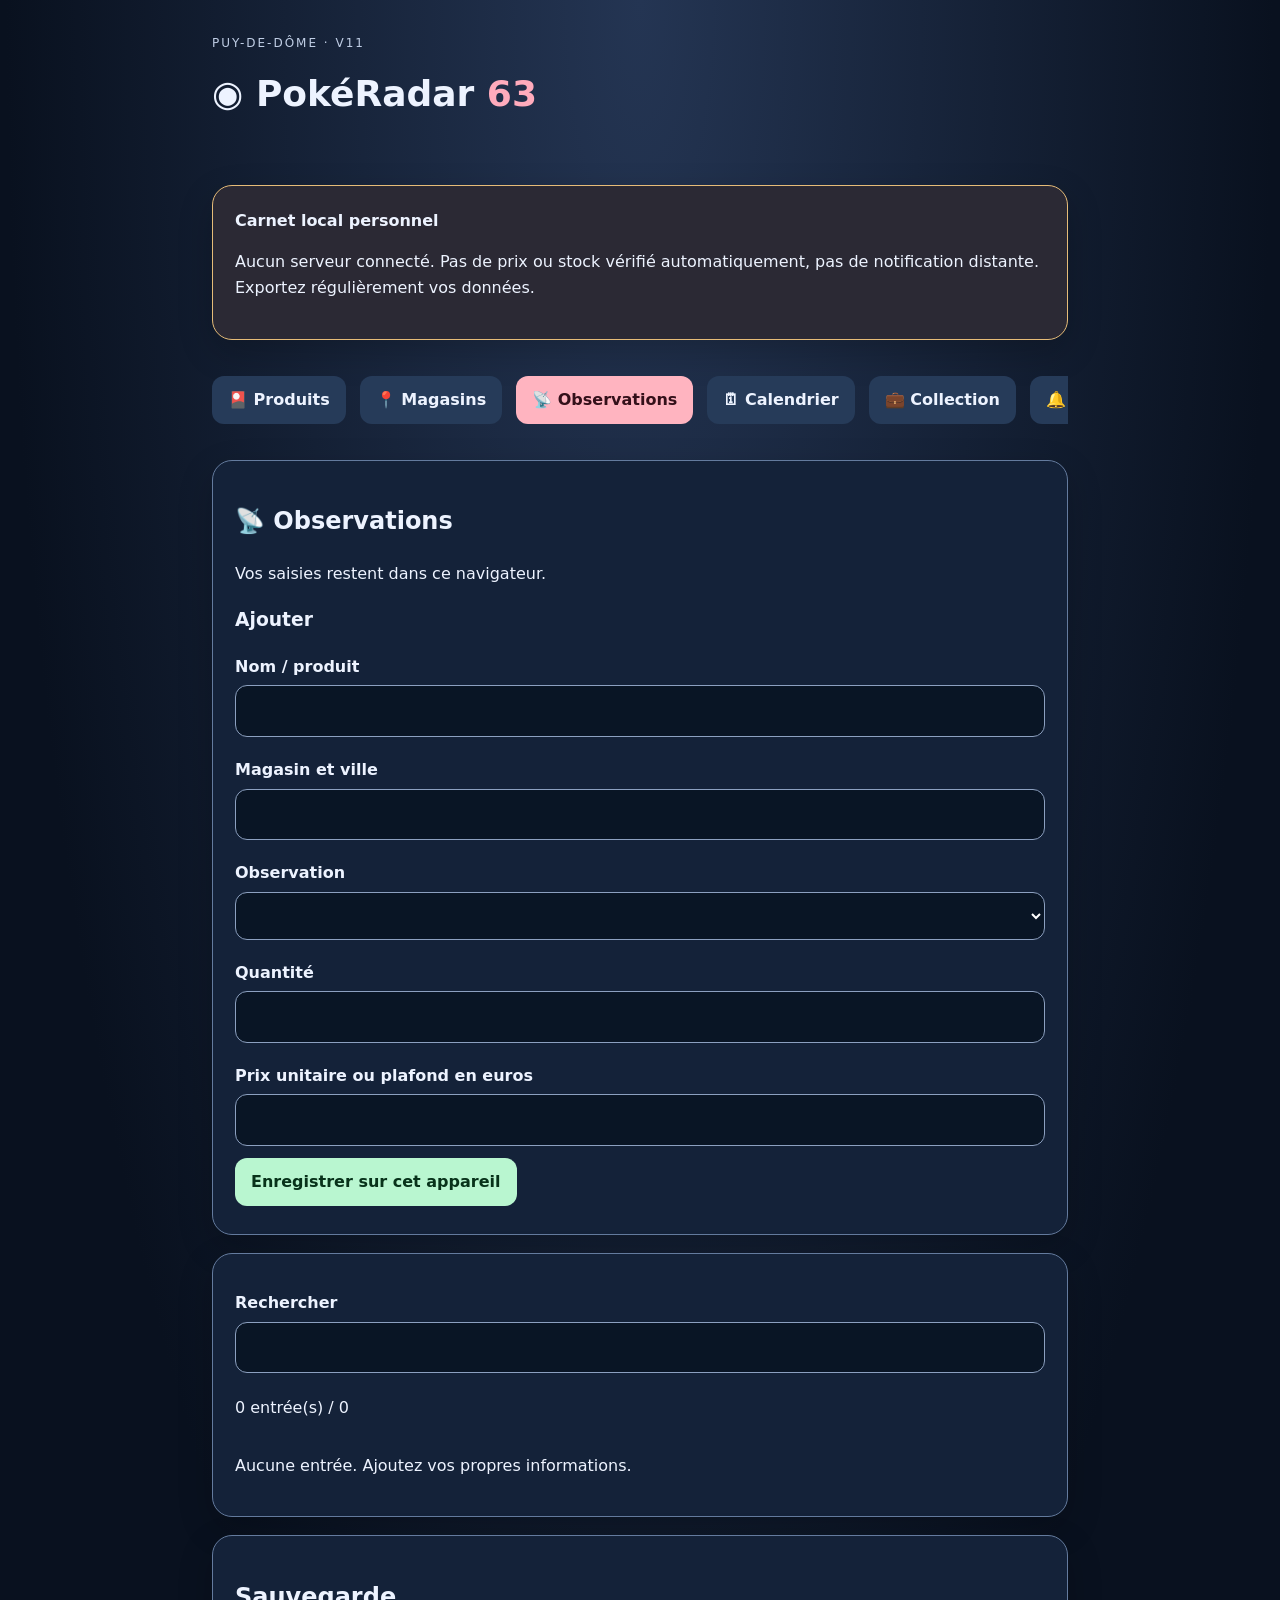
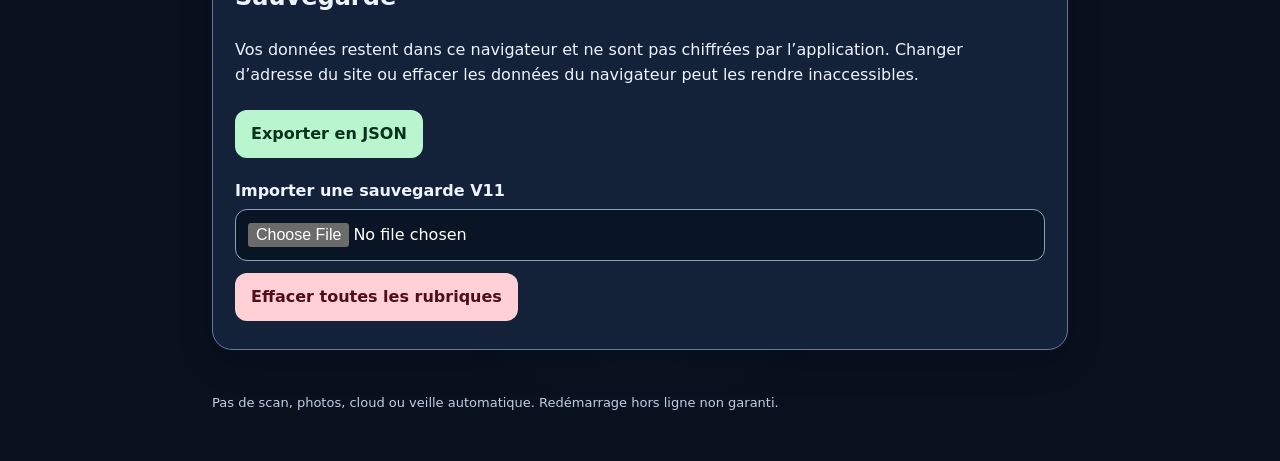
==== index.html @ fc7c52b5 "Initialiser le carnet local V11 : interface, validation et sauvegardes" ====
<!doctype html><html lang="fr"><head><meta charset="utf-8"><meta name="viewport" content="width=device-width,initial-scale=1"><title>PokéRadar 63 · V11</title><link rel="stylesheet" href="style.css"><script type="module" src="app.mjs"></script></head><body><header><p>PUY-DE-DÔME · V11</p><h1>◉ PokéRadar <span>63</span></h1></header><main><aside><strong>Carnet local personnel</strong><p>Aucun serveur connecté. Pas de prix ou stock vérifié automatiquement, pas de notification distante. Exportez régulièrement vos données.</p></aside><p id="status" role="status" aria-live="polite"></p><nav id="nav" aria-label="Rubriques"></nav><section><h2 id="title"></h2><p id="help"></p><div id="editor"></div></section><section><label for="search">Rechercher</label><input id="search" type="search"><p id="count"></p><div id="list"></div></section><section><h2>Sauvegarde</h2><p>Vos données restent dans ce navigateur et ne sont pas chiffrées par l’application. Changer d’adresse du site ou effacer les données du navigateur peut les rendre inaccessibles.</p><button id="export">Exporter en JSON</button><label for="import">Importer une sauvegarde V11</label><input id="import" type="file" accept=".json,application/json"><button id="erase" class="danger">Effacer toutes les rubriques</button></section><footer>Pas de scan, photos, cloud ou veille automatique. Redémarrage hors ligne non garanti.</footer><noscript>JavaScript est nécessaire.</noscript></main></body></html>
---- style.css ----
*{box-sizing:border-box}html{color-scheme:dark}body{margin:0;background:radial-gradient(ellipse at top,#243553,#09111f 70%);color:#edf3ff;font:16px/1.6 system-ui,sans-serif;min-height:100vh}header,main{max-width:900px;margin:auto;padding:22px}header p{letter-spacing:2px;font-size:12px;color:#c0cee5}h1{font-size:36px;margin:0}h1 span{color:#ffabbc}section,aside{background:#142239;border:1px solid #647b9e;border-radius:20px;padding:22px;margin:18px 0;box-shadow:0 12px 35px #0003}aside{border-color:#e6bc78;background:#2b2934}nav{display:flex;gap:8px;overflow-x:auto;padding:12px 0}nav button{white-space:nowrap}button,input,textarea,select{font:inherit;border-radius:12px;min-height:48px}button{padding:10px 16px;background:#b9f6d0;color:#08321a;border:0;cursor:pointer;margin:6px 6px 6px 0;font-weight:650}nav button{background:#263b59;color:#edf3ff}nav button[aria-current=true]{background:#ffb4c0;color:#34101a}label{display:block;margin-top:14px;font-weight:600}input,textarea,select{width:100%;padding:12px;background:#091525;color:#fff;border:1px solid #8ca0c0;margin:6px 0}textarea{min-height:90px}article{border:1px solid #526b90;border-radius:16px;padding:18px;margin:14px 0;background:#0e1b2e;overflow-wrap:anywhere}article h3{margin:0}article p{white-space:pre-wrap}.danger{background:#ffd0d5;color:#500d1a}button:disabled{opacity:.5;cursor:not-allowed}:focus-visible{outline:3px solid #ffdb87;outline-offset:3px}#status{color:#ffe1a4;white-space:pre-wrap}footer{font-size:13px;color:#c0cee5;padding:25px 0}p{overflow-wrap:anywhere}@media(min-width:750px){#list{display:grid;grid-template-columns:1fr 1fr;gap:14px}article{margin:0}}
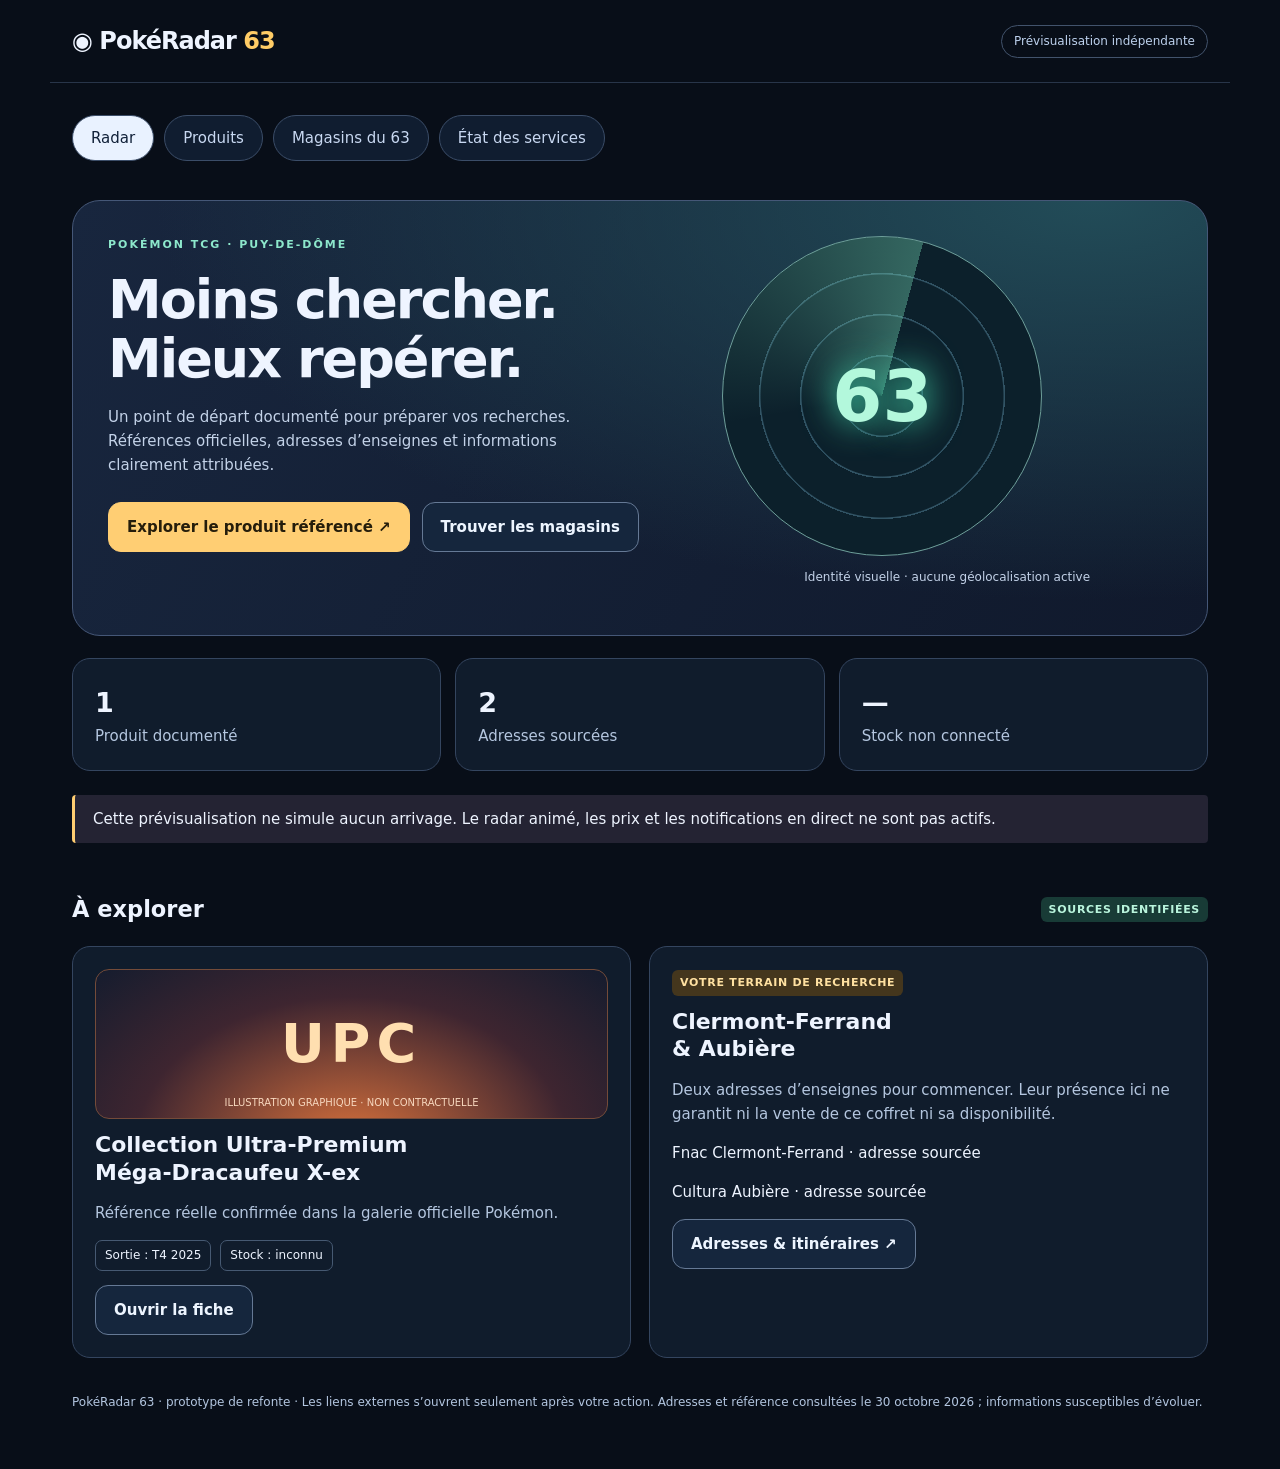
==== commit 4ad771e6: "Ajouter une première prévisualisation visuelle du radar et des sources réelles" ====
--- a/index.html
+++ b/index.html
@@ -1 +1 @@
-<!doctype html><html lang="fr"><head><meta charset="utf-8"><meta name="viewport" content="width=device-width,initial-scale=1"><title>PokéRadar 63 · V11</title><link rel="stylesheet" href="style.css"><script type="module" src="app.mjs"></script></head><body><header><p>PUY-DE-DÔME · V11</p><h1>◉ PokéRadar <span>63</span></h1></header><main><aside><strong>Carnet local personnel</strong><p>Aucun serveur connecté. Pas de prix ou stock vérifié automatiquement, pas de notification distante. Exportez régulièrement vos données.</p></aside><p id="status" role="status" aria-live="polite"></p><nav id="nav" aria-label="Rubriques"></nav><section><h2 id="title"></h2><p id="help"></p><div id="editor"></div></section><section><label for="search">Rechercher</label><input id="search" type="search"><p id="count"></p><div id="list"></div></section><section><h2>Sauvegarde</h2><p>Vos données restent dans ce navigateur et ne sont pas chiffrées par l’application. Changer d’adresse du site ou effacer les données du navigateur peut les rendre inaccessibles.</p><button id="export">Exporter en JSON</button><label for="import">Importer une sauvegarde V11</label><input id="import" type="file" accept=".json,application/json"><button id="erase" class="danger">Effacer toutes les rubriques</button></section><footer>Pas de scan, photos, cloud ou veille automatique. Redémarrage hors ligne non garanti.</footer><noscript>JavaScript est nécessaire.</noscript></main></body></html>+<!doctype html><html lang="fr"><head><meta charset="utf-8"><meta name="viewport" content="width=device-width,initial-scale=1"><title>PokéRadar 63 · prévisualisation de refonte</title><link rel="stylesheet" href="radar-preview.css"><script src="radar-preview.js" defer></script></head><body><header><div class="brand">◉ PokéRadar <span>63</span></div><div class="tag">Prévisualisation indépendante</div></header><main><nav aria-label="Rubriques"><button data-tab="radar" aria-selected="true">Radar</button><button data-tab="products" aria-selected="false">Produits</button><button data-tab="stores" aria-selected="false">Magasins du 63</button><button data-tab="roadmap" aria-selected="false">État des services</button></nav><p id="status" role="status" aria-live="polite"></p><div class="view" id="radar"><section class="hero"><div><div class="eyebrow">POKÉMON TCG · PUY-DE-DÔME</div><h1>Moins chercher.<br>Mieux repérer.</h1><p>Un point de départ documenté pour préparer vos recherches. Références officielles, adresses d’enseignes et informations clairement attribuées.</p><div class="actions"><button class="btn primary" data-go="products">Explorer le produit référencé ↗</button><button class="btn" data-go="stores">Trouver les magasins</button></div></div><div><div class="radar" aria-hidden="true"></div><p class="radar-caption">Identité visuelle · aucune géolocalisation active</p></div></section><div class="metrics"><div class="metric"><b>1</b><span>Produit documenté</span></div><div class="metric"><b>2</b><span>Adresses sourcées</span></div><div class="metric"><b>—</b><span>Stock non connecté</span></div></div><div class="notice">Cette prévisualisation ne simule aucun arrivage. Le radar animé, les prix et les notifications en direct ne sont pas actifs.</div><div class="section-head"><h2>À explorer</h2><span class="pill">SOURCES IDENTIFIÉES</span></div><div class="grid"><article class="card"><div class="art" aria-label="Visuel graphique original, pas une photo du produit"><strong>UPC</strong><small>ILLUSTRATION GRAPHIQUE · NON CONTRACTUELLE</small></div><h3>Collection Ultra-Premium<br>Méga-Dracaufeu X-ex</h3><p class="muted">Référence réelle confirmée dans la galerie officielle Pokémon.</p><div class="facts"><span>Sortie : T4 2025</span><span>Stock : inconnu</span></div><button class="btn" data-go="products">Ouvrir la fiche</button></article><article class="card"><span class="pill amber">VOTRE TERRAIN DE RECHERCHE</span><h3>Clermont-Ferrand<br>& Aubière</h3><p class="muted">Deux adresses d’enseignes pour commencer. Leur présence ici ne garantit ni la vente de ce coffret ni sa disponibilité.</p><div id="store-summary"></div><button class="btn" data-go="stores">Adresses & itinéraires ↗</button></article></div></div><section class="view card" id="products" hidden><span class="pill">GALERIE OFFICIELLE POKÉMON</span><h2>Collection Ultra-Premium Méga-Dracaufeu X-ex</h2><p>Date indiquée par Pokémon : quatrième trimestre 2025. Aucun jour précis n’est déduit.</p><div class="facts"><span>Prix : non connecté</span><span>Disponibilité : inconnue</span><span>Historique : indisponible</span></div><p>Nous n’affichons ni code-barres non vérifié, ni estimation de rentabilité, ni photo dont les droits n’ont pas été établis.</p><a class="btn" href="https://www.pokemon.com/fr/jcc-pokemon/galerie-produits/jcc-pokemon-collection-ultra-premium-mega-dracaufeu-x-ex" target="_blank" rel="noopener noreferrer">Consulter la fiche officielle ↗</a><button id="follow" class="btn primary" aria-pressed="false">☆ Suivre sur cet appareil</button><p class="footnote">Le suivi est local à cette prévisualisation. Il ne déclenche pas de notification et ne modifie pas vos anciennes observations.</p></section><section class="view card" id="stores" hidden><span class="pill">ADRESSES D’ENSEIGNES</span><h2>Magasins du Puy-de-Dôme</h2><label for="filter">Filtrer par enseigne ou ville</label><input id="filter" type="search" placeholder="Fnac, Aubière…"><p class="footnote">Horaires : à consulter sur la source. Aucun horaire ni stock n’est estimé.</p><div id="store-list"></div></section><section class="view card" id="roadmap" hidden><span class="pill amber">TRANSPARENCE</span><h2>Ce qui est réellement disponible</h2><p>Navigation, catalogue initial sourcé, adresses, recherche de magasins, ouverture d’un itinéraire et suivi local d’un produit.</p><h3>Pas encore raccordé</h3><p>Comptes, observations partagées, notifications distantes, prix en direct, veille sociale, photos, scan, itinéraire multi-arrêts et synchronisation hors ligne.</p><h3>Votre carnet actuel reste séparé</h3><p>Aucune modification des observations locales de la V11. Cette prévisualisation n’est pas une nouvelle version de production.</p></section><footer>PokéRadar 63 · prototype de refonte · Les liens externes s’ouvrent seulement après votre action. Adresses et référence consultées le 30 octobre 2026 ; informations susceptibles d’évoluer.</footer></main></body></html>
--- a/radar-preview.css
+++ b/radar-preview.css
@@ -0,0 +1 @@
+*{box-sizing:border-box}html{color-scheme:dark}body{margin:0;background:#080e18;color:#eef4ff;font:15px/1.6 system-ui,sans-serif}button,a,input{font:inherit}a{color:#a6e8ff}button{cursor:pointer}header,main{max-width:1180px;margin:auto;padding:22px}header{display:flex;align-items:center;justify-content:space-between;border-bottom:1px solid #283549}.brand{font-size:24px;font-weight:900;letter-spacing:-1px}.brand span{color:#ffcc66}.tag{border:1px solid #42536c;border-radius:99px;padding:6px 12px;color:#bdd1ed;font-size:12px}nav{display:flex;gap:10px;overflow:auto;padding:10px 0 24px}nav button{border:1px solid #3b4d68;background:#101d30;color:#c8d8f1;border-radius:99px;padding:10px 18px;white-space:nowrap;min-height:44px}nav button[aria-selected=true]{background:#e9f2ff;color:#102038}.hero{position:relative;overflow:hidden;border:1px solid #455777;border-radius:28px;padding:35px;background:radial-gradient(ellipse at 90% 0%,#224c58,transparent 65%),linear-gradient(120deg,#18263e,#10192c);display:grid;grid-template-columns:1.3fr 1fr;gap:30px}.eyebrow{font-size:11px;letter-spacing:2px;font-weight:800;color:#8de8cc}.hero h1{font-size:clamp(30px,5vw,54px);line-height:1.1;letter-spacing:-2px;margin:16px 0}.hero p{color:#c3d2e8;max-width:530px}.actions{display:flex;flex-wrap:wrap;gap:12px;margin-top:25px}.btn{display:inline-block;text-decoration:none;border:1px solid #657995;border-radius:13px;padding:12px 18px;min-height:48px;background:#15263d;color:#edf5ff;font-weight:750}.primary{background:#ffce73;color:#251d0b;border-color:#ffce73}.radar{position:relative;min-height:290px;border-radius:50%;aspect-ratio:1;max-width:320px;width:100%;justify-self:center;background:repeating-radial-gradient(circle,#0c202b 0 39px,#315364 40px 41px);border:1px solid #6e9f9a;overflow:hidden;display:grid;place-items:center}.radar:before{content:'';position:absolute;inset:0;background:conic-gradient(from 15deg,transparent 68%,#85f5cb55 100%)}.radar:after{content:'63';font-size:72px;position:relative;font-weight:900;color:#b3f8dc;text-shadow:0 0 35px #4ae6b6}.radar-caption{font-size:12px;color:#bbd0de;text-align:center}.metrics{display:grid;grid-template-columns:repeat(3,1fr);gap:14px;margin:22px 0}.metric,.card{background:#101c2c;border:1px solid #34455f;border-radius:18px;padding:22px}.metric b{display:block;font-size:27px}.metric span,.muted{color:#b4c6df}.section-head{display:flex;align-items:center;justify-content:space-between;gap:15px;margin-top:30px}.grid{display:grid;grid-template-columns:1fr 1fr;gap:18px}.card h3{font-size:22px;line-height:1.25;margin:12px 0}.pill{display:inline-block;border-radius:6px;font-size:11px;letter-spacing:.7px;font-weight:800;padding:4px 8px;background:#183b36;color:#b9f4dc}.pill.amber{background:#44361d;color:#ffe1a1}.art{min-height:150px;border-radius:14px;border:1px solid #744b39;background:radial-gradient(ellipse at 50% 120%,#dc733c,#3e2530 60%,#151c2e);display:grid;place-items:center;position:relative;overflow:hidden}.art strong{font-size:54px;letter-spacing:6px;color:#ffdfb0}.art small{position:absolute;bottom:7px;font-size:10px;color:#f7d7be}.facts{display:flex;gap:9px;flex-wrap:wrap;margin:14px 0}.facts span{border:1px solid #465972;border-radius:7px;padding:5px 9px;font-size:12px}.footnote{font-size:12px;color:#bed0e6}.notice{border-left:3px solid #ffcd71;padding:12px 18px;background:#242333;border-radius:4px;margin:24px 0}.storeline{padding:14px 0;border-bottom:1px solid #34455f}.storeline h3{font-size:17px}.view[hidden]{display:none}input{background:#091423;border:1px solid #6b85a8;border-radius:10px;padding:12px;color:white;width:100%;margin:12px 0;min-height:48px}footer{padding:35px 0;color:#b3c6e0;font-size:12px}:focus-visible{outline:3px solid #ffdd83;outline-offset:4px}@media(max-width:700px){.hero{grid-template-columns:1fr;padding:25px}.hero h1{letter-spacing:-1px}.radar{min-height:220px;max-width:240px}.grid{grid-template-columns:1fr}.metrics{gap:8px}.metric{padding:13px}.metric b{font-size:22px}.tag{max-width:145px;text-align:center}header,main{padding:16px}}
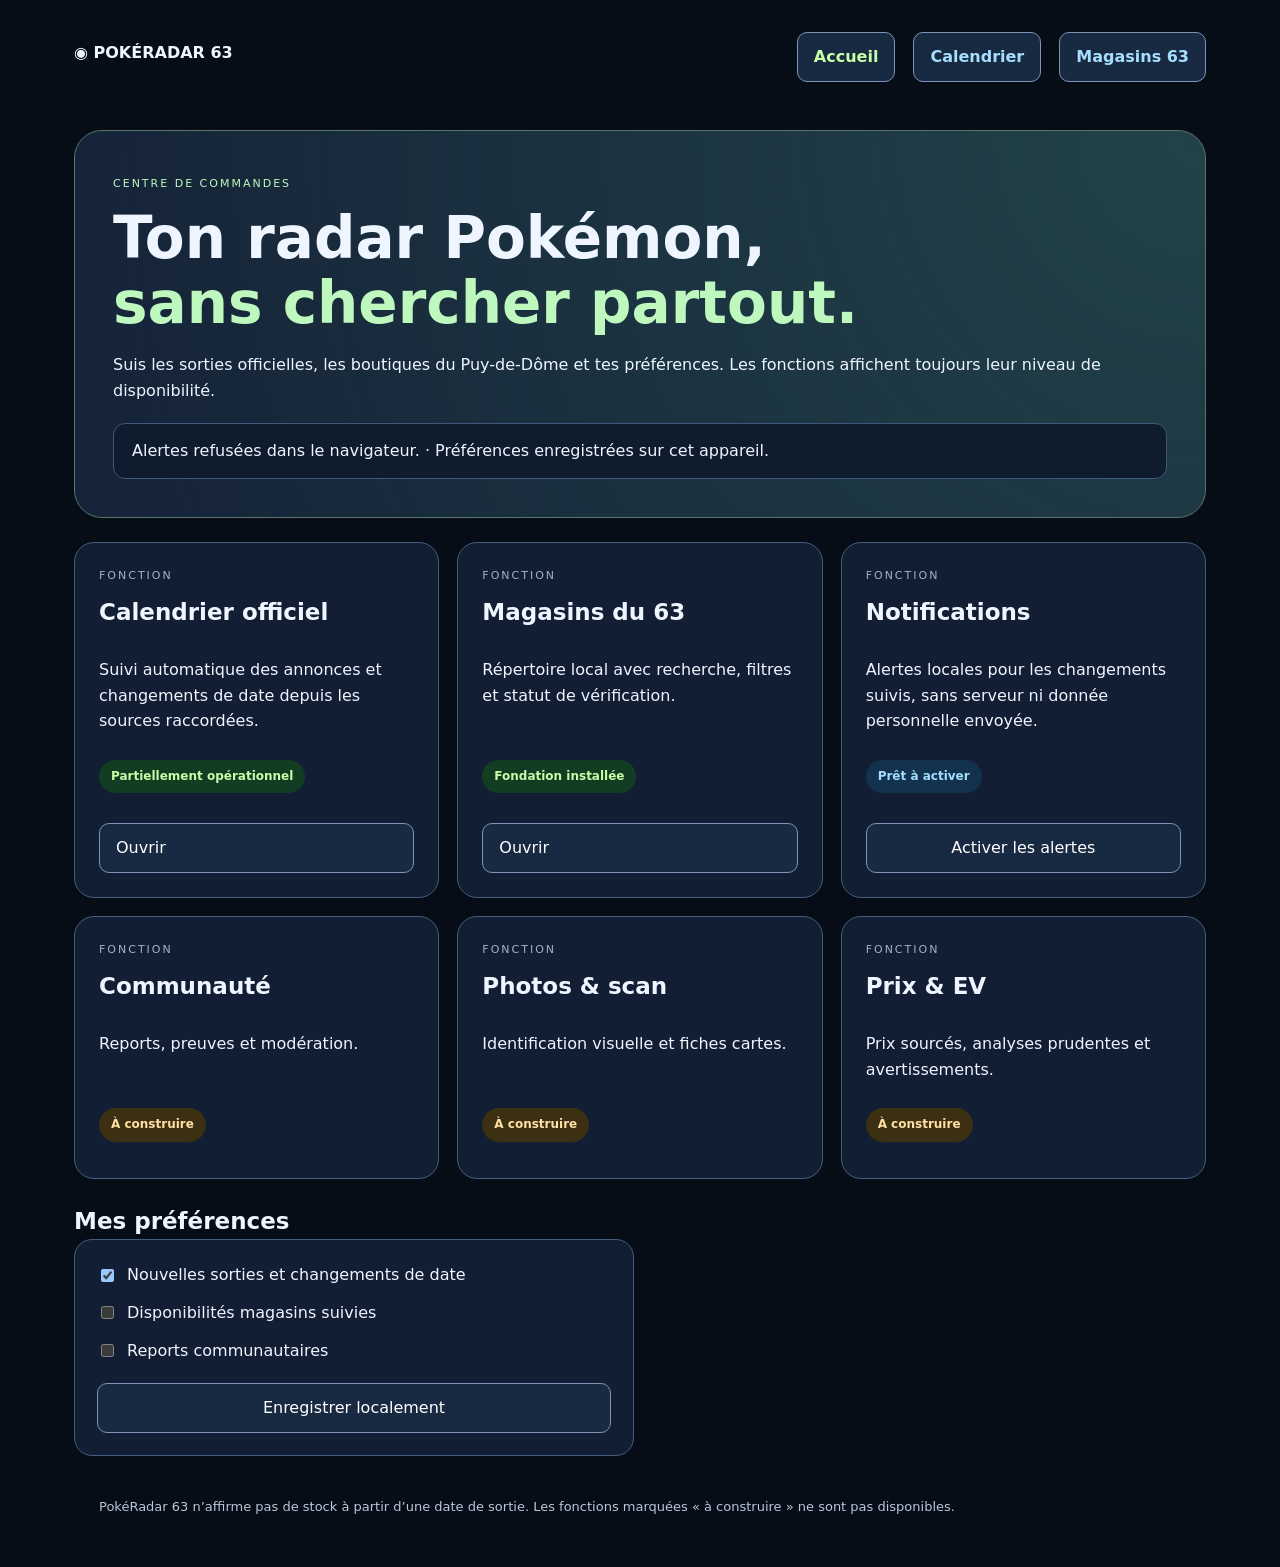
==== commit c4889993: "Ajouter la coquille applicative, les préférences locales et les notifications" ====
--- a/index.html
+++ b/index.html
@@ -1 +1 @@
-<!doctype html><html lang="fr"><head><meta charset="utf-8"><meta name="viewport" content="width=device-width,initial-scale=1"><title>PokéRadar 63 · prévisualisation de refonte</title><link rel="stylesheet" href="radar-preview.css"><script src="radar-preview.js" defer></script></head><body><header><div class="brand">◉ PokéRadar <span>63</span></div><div class="tag">Prévisualisation indépendante</div></header><main><nav aria-label="Rubriques"><button data-tab="radar" aria-selected="true">Radar</button><button data-tab="products" aria-selected="false">Produits</button><button data-tab="stores" aria-selected="false">Magasins du 63</button><button data-tab="roadmap" aria-selected="false">État des services</button></nav><p id="status" role="status" aria-live="polite"></p><div class="view" id="radar"><section class="hero"><div><div class="eyebrow">POKÉMON TCG · PUY-DE-DÔME</div><h1>Moins chercher.<br>Mieux repérer.</h1><p>Un point de départ documenté pour préparer vos recherches. Références officielles, adresses d’enseignes et informations clairement attribuées.</p><div class="actions"><button class="btn primary" data-go="products">Explorer le produit référencé ↗</button><button class="btn" data-go="stores">Trouver les magasins</button></div></div><div><div class="radar" aria-hidden="true"></div><p class="radar-caption">Identité visuelle · aucune géolocalisation active</p></div></section><div class="metrics"><div class="metric"><b>1</b><span>Produit documenté</span></div><div class="metric"><b>2</b><span>Adresses sourcées</span></div><div class="metric"><b>—</b><span>Stock non connecté</span></div></div><div class="notice">Cette prévisualisation ne simule aucun arrivage. Le radar animé, les prix et les notifications en direct ne sont pas actifs.</div><div class="section-head"><h2>À explorer</h2><span class="pill">SOURCES IDENTIFIÉES</span></div><div class="grid"><article class="card"><div class="art" aria-label="Visuel graphique original, pas une photo du produit"><strong>UPC</strong><small>ILLUSTRATION GRAPHIQUE · NON CONTRACTUELLE</small></div><h3>Collection Ultra-Premium<br>Méga-Dracaufeu X-ex</h3><p class="muted">Référence réelle confirmée dans la galerie officielle Pokémon.</p><div class="facts"><span>Sortie : T4 2025</span><span>Stock : inconnu</span></div><button class="btn" data-go="products">Ouvrir la fiche</button></article><article class="card"><span class="pill amber">VOTRE TERRAIN DE RECHERCHE</span><h3>Clermont-Ferrand<br>& Aubière</h3><p class="muted">Deux adresses d’enseignes pour commencer. Leur présence ici ne garantit ni la vente de ce coffret ni sa disponibilité.</p><div id="store-summary"></div><button class="btn" data-go="stores">Adresses & itinéraires ↗</button></article></div></div><section class="view card" id="products" hidden><span class="pill">GALERIE OFFICIELLE POKÉMON</span><h2>Collection Ultra-Premium Méga-Dracaufeu X-ex</h2><p>Date indiquée par Pokémon : quatrième trimestre 2025. Aucun jour précis n’est déduit.</p><div class="facts"><span>Prix : non connecté</span><span>Disponibilité : inconnue</span><span>Historique : indisponible</span></div><p>Nous n’affichons ni code-barres non vérifié, ni estimation de rentabilité, ni photo dont les droits n’ont pas été établis.</p><a class="btn" href="https://www.pokemon.com/fr/jcc-pokemon/galerie-produits/jcc-pokemon-collection-ultra-premium-mega-dracaufeu-x-ex" target="_blank" rel="noopener noreferrer">Consulter la fiche officielle ↗</a><button id="follow" class="btn primary" aria-pressed="false">☆ Suivre sur cet appareil</button><p class="footnote">Le suivi est local à cette prévisualisation. Il ne déclenche pas de notification et ne modifie pas vos anciennes observations.</p></section><section class="view card" id="stores" hidden><span class="pill">ADRESSES D’ENSEIGNES</span><h2>Magasins du Puy-de-Dôme</h2><label for="filter">Filtrer par enseigne ou ville</label><input id="filter" type="search" placeholder="Fnac, Aubière…"><p class="footnote">Horaires : à consulter sur la source. Aucun horaire ni stock n’est estimé.</p><div id="store-list"></div></section><section class="view card" id="roadmap" hidden><span class="pill amber">TRANSPARENCE</span><h2>Ce qui est réellement disponible</h2><p>Navigation, catalogue initial sourcé, adresses, recherche de magasins, ouverture d’un itinéraire et suivi local d’un produit.</p><h3>Pas encore raccordé</h3><p>Comptes, observations partagées, notifications distantes, prix en direct, veille sociale, photos, scan, itinéraire multi-arrêts et synchronisation hors ligne.</p><h3>Votre carnet actuel reste séparé</h3><p>Aucune modification des observations locales de la V11. Cette prévisualisation n’est pas une nouvelle version de production.</p></section><footer>PokéRadar 63 · prototype de refonte · Les liens externes s’ouvrent seulement après votre action. Adresses et référence consultées le 30 octobre 2026 ; informations susceptibles d’évoluer.</footer></main></body></html>+<!doctype html><html lang="fr"><head><meta charset="utf-8"><meta name="viewport" content="width=device-width,initial-scale=1"><title>PokéRadar 63 · Centre de commandes</title><link rel="stylesheet" href="shell.css"><script src="app-data.js" defer></script><script src="shell.js" defer></script></head><body><header><strong>◉ POKÉRADAR 63</strong><nav><a href="/" aria-current="page">Accueil</a><a href="/radar-auto/">Calendrier</a><a href="/magasins/">Magasins 63</a></nav></header><main><section class="hero"><span>CENTRE DE COMMANDES</span><h1>Ton radar Pokémon,<br><em>sans chercher partout.</em></h1><p>Suis les sorties officielles, les boutiques du Puy-de-Dôme et tes préférences. Les fonctions affichent toujours leur niveau de disponibilité.</p><div class="status" id="health"></div></section><section class="grid"><article><span>FONCTION</span><h2>Calendrier officiel</h2><p>Suivi automatique des annonces et changements de date depuis les sources raccordées.</p><p class="state partial">Partiellement opérationnel</p><a href="/radar-auto/">Ouvrir</a></article><article><span>FONCTION</span><h2>Magasins du 63</h2><p>Répertoire local avec recherche, filtres et statut de vérification.</p><p class="state partial">Fondation installée</p><a href="/magasins/">Ouvrir</a></article><article><span>FONCTION</span><h2>Notifications</h2><p>Alertes locales pour les changements suivis, sans serveur ni donnée personnelle envoyée.</p><p class="state beta">Prêt à activer</p><button id="notify">Activer les alertes</button></article><article><span>FONCTION</span><h2>Communauté</h2><p>Reports, preuves et modération.</p><p class="state planned">À construire</p></article><article><span>FONCTION</span><h2>Photos & scan</h2><p>Identification visuelle et fiches cartes.</p><p class="state planned">À construire</p></article><article><span>FONCTION</span><h2>Prix & EV</h2><p>Prix sourcés, analyses prudentes et avertissements.</p><p class="state planned">À construire</p></article></section><section><h2>Mes préférences</h2><form id="prefs"><label><input type="checkbox" id="calendar" checked> Nouvelles sorties et changements de date</label><label><input type="checkbox" id="stores"> Disponibilités magasins suivies</label><label><input type="checkbox" id="community"> Reports communautaires</label><button type="submit">Enregistrer localement</button></form><p id="saved" role="status"></p></section><footer>PokéRadar 63 n’affirme pas de stock à partir d’une date de sortie. Les fonctions marquées « à construire » ne sont pas disponibles.</footer></main></body></html>
--- a/shell.css
+++ b/shell.css
@@ -0,0 +1 @@
+*{box-sizing:border-box}html{color-scheme:dark}body{margin:0;background:#070d17;color:#eef5ff;font:16px/1.6 system-ui,sans-serif}header,main{max-width:1180px;margin:auto;padding:24px}header{display:flex;justify-content:space-between;align-items:center;gap:18px}nav a{color:#a5deff;margin-left:18px;text-decoration:none;font-weight:700}nav a[aria-current]{color:#c7ffa8}.hero{padding:38px;border:1px solid #58766b;border-radius:28px;background:radial-gradient(circle at top right,#30685c77,transparent),#152238}.hero span{font-size:11px;letter-spacing:2px;color:#bff8be}h1{font-size:clamp(34px,5vw,58px);line-height:1.12;margin:12px 0}em{color:#bff8be;font-style:normal}.status{margin-top:20px;padding:14px 18px;border-radius:12px;background:#0f1c2e;border:1px solid #40597a}.grid{display:grid;grid-template-columns:repeat(auto-fit,minmax(290px,1fr));gap:18px;margin:24px 0}article{padding:24px;border:1px solid #445e7d;background:#121e33;border-radius:20px;display:flex;flex-direction:column;gap:10px}article span{font-size:11px;letter-spacing:2px;color:#9fb3cc}h2{margin:0;font-size:23px}.state{margin-top:auto;padding:7px 12px;border-radius:999px;font-size:12px;font-weight:800;width:fit-content}.partial{background:#123d22;color:#c7ffa8}.beta{background:#12324d;color:#a5deff}.planned{background:#3d2f12;color:#ffe0a4}a,button{display:inline-block;margin-top:8px;padding:11px 16px;border-radius:10px;border:1px solid #7e94b5;background:#182942;color:#fff;text-decoration:none;font:inherit;cursor:pointer}form{display:grid;gap:12px;max-width:560px;padding:22px;border:1px solid #445e7d;border-radius:18px;background:#121e33}label{display:flex;gap:10px;align-items:center}#saved{color:#c7ffa8}footer{padding:25px;color:#b9c7da;font-size:13px}:focus-visible{outline:3px solid #ffe0a4;outline-offset:3px}@media(max-width:640px){header,main{padding:16px}.hero{padding:22px}}
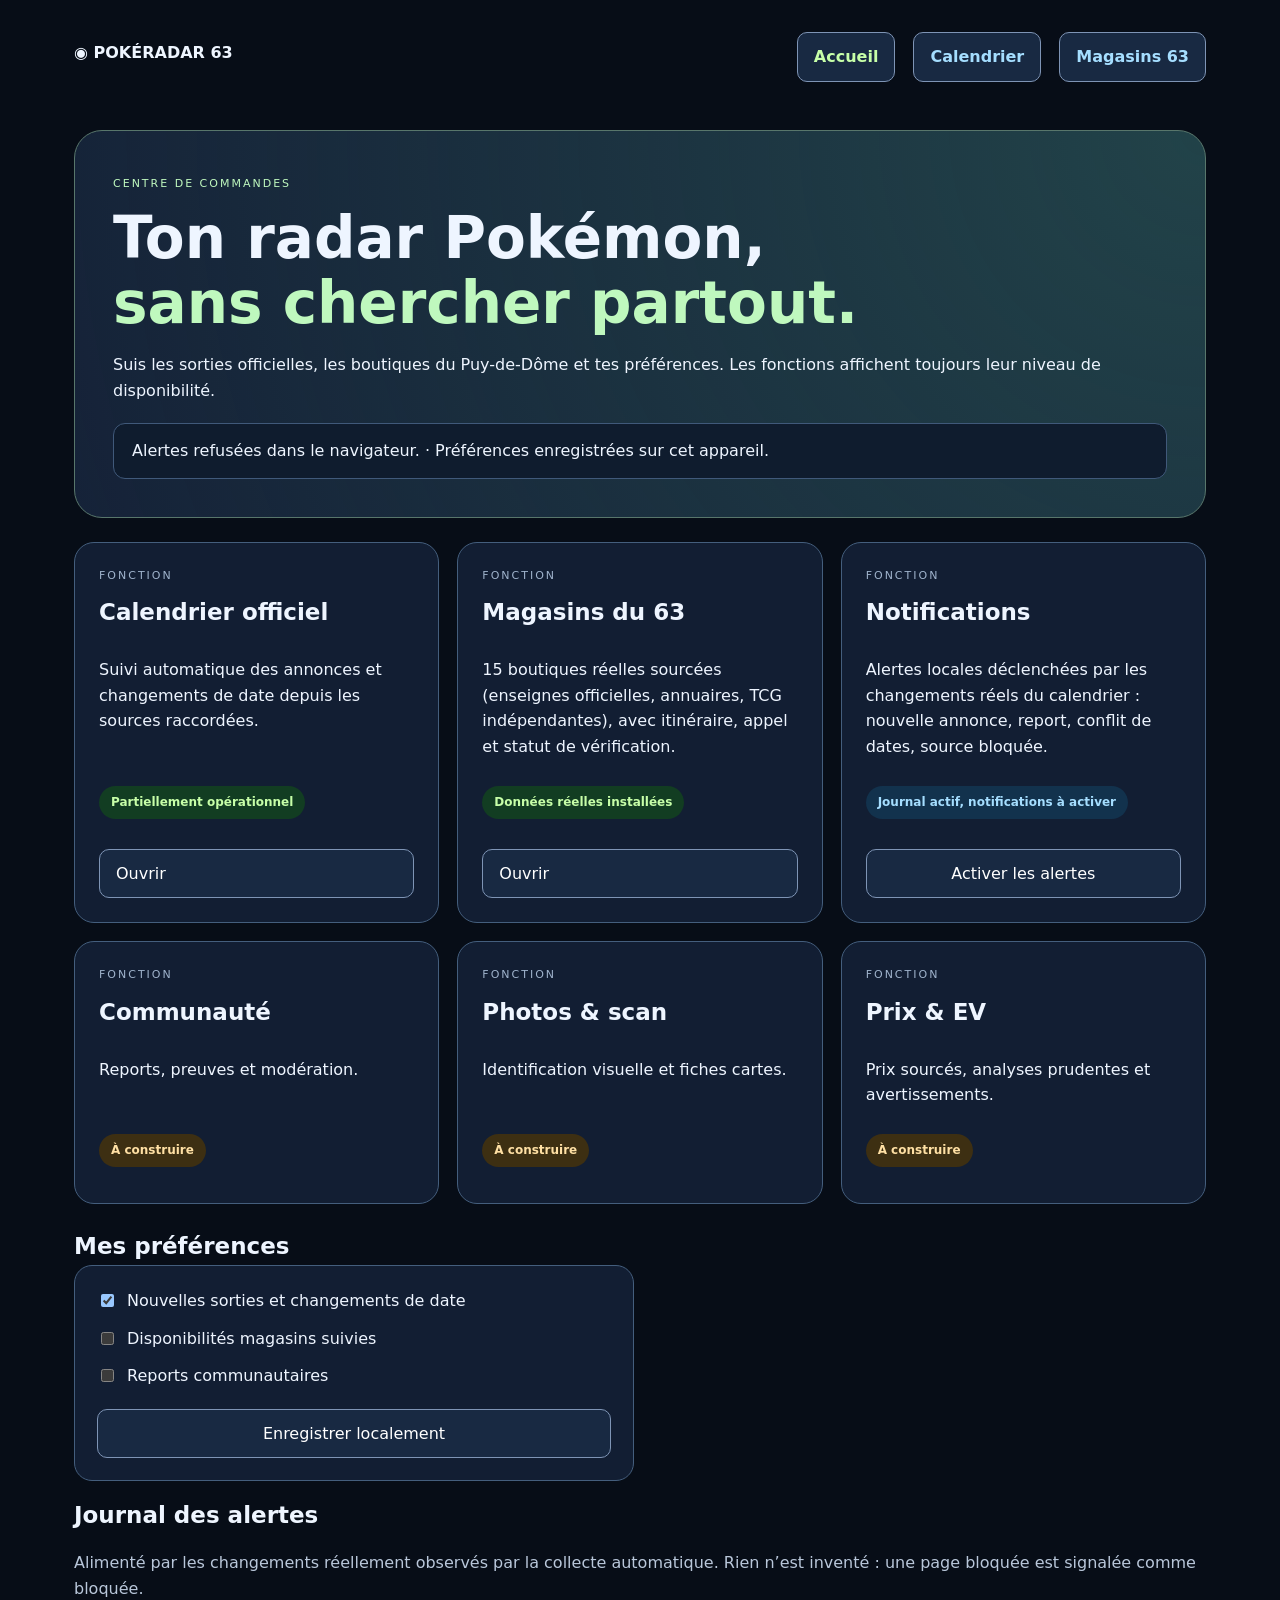
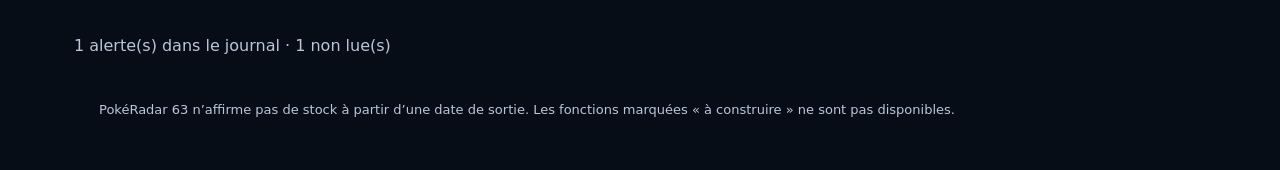
==== commit 673aaf2d: "Installer les alertes réelles, 15 magasins sourcés et le filtre anti-Incapsula - Moteur d'alertes (a" ====
--- a/index.html
+++ b/index.html
@@ -1 +1 @@
-<!doctype html><html lang="fr"><head><meta charset="utf-8"><meta name="viewport" content="width=device-width,initial-scale=1"><title>PokéRadar 63 · Centre de commandes</title><link rel="stylesheet" href="shell.css"><script src="app-data.js" defer></script><script src="shell.js" defer></script></head><body><header><strong>◉ POKÉRADAR 63</strong><nav><a href="/" aria-current="page">Accueil</a><a href="/radar-auto/">Calendrier</a><a href="/magasins/">Magasins 63</a></nav></header><main><section class="hero"><span>CENTRE DE COMMANDES</span><h1>Ton radar Pokémon,<br><em>sans chercher partout.</em></h1><p>Suis les sorties officielles, les boutiques du Puy-de-Dôme et tes préférences. Les fonctions affichent toujours leur niveau de disponibilité.</p><div class="status" id="health"></div></section><section class="grid"><article><span>FONCTION</span><h2>Calendrier officiel</h2><p>Suivi automatique des annonces et changements de date depuis les sources raccordées.</p><p class="state partial">Partiellement opérationnel</p><a href="/radar-auto/">Ouvrir</a></article><article><span>FONCTION</span><h2>Magasins du 63</h2><p>Répertoire local avec recherche, filtres et statut de vérification.</p><p class="state partial">Fondation installée</p><a href="/magasins/">Ouvrir</a></article><article><span>FONCTION</span><h2>Notifications</h2><p>Alertes locales pour les changements suivis, sans serveur ni donnée personnelle envoyée.</p><p class="state beta">Prêt à activer</p><button id="notify">Activer les alertes</button></article><article><span>FONCTION</span><h2>Communauté</h2><p>Reports, preuves et modération.</p><p class="state planned">À construire</p></article><article><span>FONCTION</span><h2>Photos & scan</h2><p>Identification visuelle et fiches cartes.</p><p class="state planned">À construire</p></article><article><span>FONCTION</span><h2>Prix & EV</h2><p>Prix sourcés, analyses prudentes et avertissements.</p><p class="state planned">À construire</p></article></section><section><h2>Mes préférences</h2><form id="prefs"><label><input type="checkbox" id="calendar" checked> Nouvelles sorties et changements de date</label><label><input type="checkbox" id="stores"> Disponibilités magasins suivies</label><label><input type="checkbox" id="community"> Reports communautaires</label><button type="submit">Enregistrer localement</button></form><p id="saved" role="status"></p></section><footer>PokéRadar 63 n’affirme pas de stock à partir d’une date de sortie. Les fonctions marquées « à construire » ne sont pas disponibles.</footer></main></body></html>+<!doctype html><html lang="fr"><head><meta charset="utf-8"><meta name="viewport" content="width=device-width,initial-scale=1"><title>PokéRadar 63 · Centre de commandes</title><link rel="stylesheet" href="shell.css"><script src="app-data.js" defer></script><script src="radar-auto/calendar-data.js" defer></script><script type="module" src="alerts.js"></script><script src="shell.js" defer></script></head><body><header><strong>◉ POKÉRADAR 63</strong><nav><a href="/" aria-current="page">Accueil</a><a href="/radar-auto/">Calendrier</a><a href="/magasins/">Magasins 63</a></nav></header><main><section class="hero"><span>CENTRE DE COMMANDES</span><h1>Ton radar Pokémon,<br><em>sans chercher partout.</em></h1><p>Suis les sorties officielles, les boutiques du Puy-de-Dôme et tes préférences. Les fonctions affichent toujours leur niveau de disponibilité.</p><div class="status" id="health"></div></section><section class="grid"><article><span>FONCTION</span><h2>Calendrier officiel</h2><p>Suivi automatique des annonces et changements de date depuis les sources raccordées.</p><p class="state partial">Partiellement opérationnel</p><a href="/radar-auto/">Ouvrir</a></article><article><span>FONCTION</span><h2>Magasins du 63</h2><p>15 boutiques réelles sourcées (enseignes officielles, annuaires, TCG indépendantes), avec itinéraire, appel et statut de vérification.</p><p class="state partial">Données réelles installées</p><a href="/magasins/">Ouvrir</a></article><article><span>FONCTION</span><h2>Notifications</h2><p>Alertes locales déclenchées par les changements réels du calendrier : nouvelle annonce, report, conflit de dates, source bloquée.</p><p class="state beta">Journal actif, notifications à activer</p><button id="notify">Activer les alertes</button></article><article><span>FONCTION</span><h2>Communauté</h2><p>Reports, preuves et modération.</p><p class="state planned">À construire</p></article><article><span>FONCTION</span><h2>Photos & scan</h2><p>Identification visuelle et fiches cartes.</p><p class="state planned">À construire</p></article><article><span>FONCTION</span><h2>Prix & EV</h2><p>Prix sourcés, analyses prudentes et avertissements.</p><p class="state planned">À construire</p></article></section><section><h2>Mes préférences</h2><form id="prefs"><label><input type="checkbox" id="calendar" checked> Nouvelles sorties et changements de date</label><label><input type="checkbox" id="stores"> Disponibilités magasins suivies</label><label><input type="checkbox" id="community"> Reports communautaires</label><button type="submit">Enregistrer localement</button></form><p id="saved" role="status"></p></section><section><h2>Journal des alertes</h2><p class="muted">Alimenté par les changements réellement observés par la collecte automatique. Rien n’est inventé : une page bloquée est signalée comme bloquée.</p><div id="journal"></div></section><footer>PokéRadar 63 n’affirme pas de stock à partir d’une date de sortie. Les fonctions marquées « à construire » ne sont pas disponibles.</footer></main></body></html>
--- a/shell.css
+++ b/shell.css
@@ -1 +1 @@
-*{box-sizing:border-box}html{color-scheme:dark}body{margin:0;background:#070d17;color:#eef5ff;font:16px/1.6 system-ui,sans-serif}header,main{max-width:1180px;margin:auto;padding:24px}header{display:flex;justify-content:space-between;align-items:center;gap:18px}nav a{color:#a5deff;margin-left:18px;text-decoration:none;font-weight:700}nav a[aria-current]{color:#c7ffa8}.hero{padding:38px;border:1px solid #58766b;border-radius:28px;background:radial-gradient(circle at top right,#30685c77,transparent),#152238}.hero span{font-size:11px;letter-spacing:2px;color:#bff8be}h1{font-size:clamp(34px,5vw,58px);line-height:1.12;margin:12px 0}em{color:#bff8be;font-style:normal}.status{margin-top:20px;padding:14px 18px;border-radius:12px;background:#0f1c2e;border:1px solid #40597a}.grid{display:grid;grid-template-columns:repeat(auto-fit,minmax(290px,1fr));gap:18px;margin:24px 0}article{padding:24px;border:1px solid #445e7d;background:#121e33;border-radius:20px;display:flex;flex-direction:column;gap:10px}article span{font-size:11px;letter-spacing:2px;color:#9fb3cc}h2{margin:0;font-size:23px}.state{margin-top:auto;padding:7px 12px;border-radius:999px;font-size:12px;font-weight:800;width:fit-content}.partial{background:#123d22;color:#c7ffa8}.beta{background:#12324d;color:#a5deff}.planned{background:#3d2f12;color:#ffe0a4}a,button{display:inline-block;margin-top:8px;padding:11px 16px;border-radius:10px;border:1px solid #7e94b5;background:#182942;color:#fff;text-decoration:none;font:inherit;cursor:pointer}form{display:grid;gap:12px;max-width:560px;padding:22px;border:1px solid #445e7d;border-radius:18px;background:#121e33}label{display:flex;gap:10px;align-items:center}#saved{color:#c7ffa8}footer{padding:25px;color:#b9c7da;font-size:13px}:focus-visible{outline:3px solid #ffe0a4;outline-offset:3px}@media(max-width:640px){header,main{padding:16px}.hero{padding:22px}}+*{box-sizing:border-box}html{color-scheme:dark}body{margin:0;background:#070d17;color:#eef5ff;font:16px/1.6 system-ui,sans-serif}header,main{max-width:1180px;margin:auto;padding:24px}header{display:flex;justify-content:space-between;align-items:center;gap:18px}nav a{color:#a5deff;margin-left:18px;text-decoration:none;font-weight:700}nav a[aria-current]{color:#c7ffa8}.hero{padding:38px;border:1px solid #58766b;border-radius:28px;background:radial-gradient(circle at top right,#30685c77,transparent),#152238}.hero span{font-size:11px;letter-spacing:2px;color:#bff8be}h1{font-size:clamp(34px,5vw,58px);line-height:1.12;margin:12px 0}em{color:#bff8be;font-style:normal}.status{margin-top:20px;padding:14px 18px;border-radius:12px;background:#0f1c2e;border:1px solid #40597a}.grid{display:grid;grid-template-columns:repeat(auto-fit,minmax(290px,1fr));gap:18px;margin:24px 0}article{padding:24px;border:1px solid #445e7d;background:#121e33;border-radius:20px;display:flex;flex-direction:column;gap:10px}article span{font-size:11px;letter-spacing:2px;color:#9fb3cc}h2{margin:0;font-size:23px}.state{margin-top:auto;padding:7px 12px;border-radius:999px;font-size:12px;font-weight:800;width:fit-content}.partial{background:#123d22;color:#c7ffa8}.beta{background:#12324d;color:#a5deff}.planned{background:#3d2f12;color:#ffe0a4}a,button{display:inline-block;margin-top:8px;padding:11px 16px;border-radius:10px;border:1px solid #7e94b5;background:#182942;color:#fff;text-decoration:none;font:inherit;cursor:pointer}form{display:grid;gap:12px;max-width:560px;padding:22px;border:1px solid #445e7d;border-radius:18px;background:#121e33}label{display:flex;gap:10px;align-items:center}#saved{color:#c7ffa8}.muted{color:#b9c7da}#journal{display:grid;gap:12px;margin-top:14px}.alert{padding:16px 18px;border:1px solid #445e7d;border-left:4px solid #ffd166;background:#121e33;border-radius:12px}.alert.read{opacity:.55;border-left-color:#445e7d}.alert h3{margin:4px 0;font-size:17px}.alert strong{font-size:11px;letter-spacing:2px;color:#ffd166}footer{padding:25px;color:#b9c7da;font-size:13px}:focus-visible{outline:3px solid #ffe0a4;outline-offset:3px}@media(max-width:640px){header,main{padding:16px}.hero{padding:22px}}
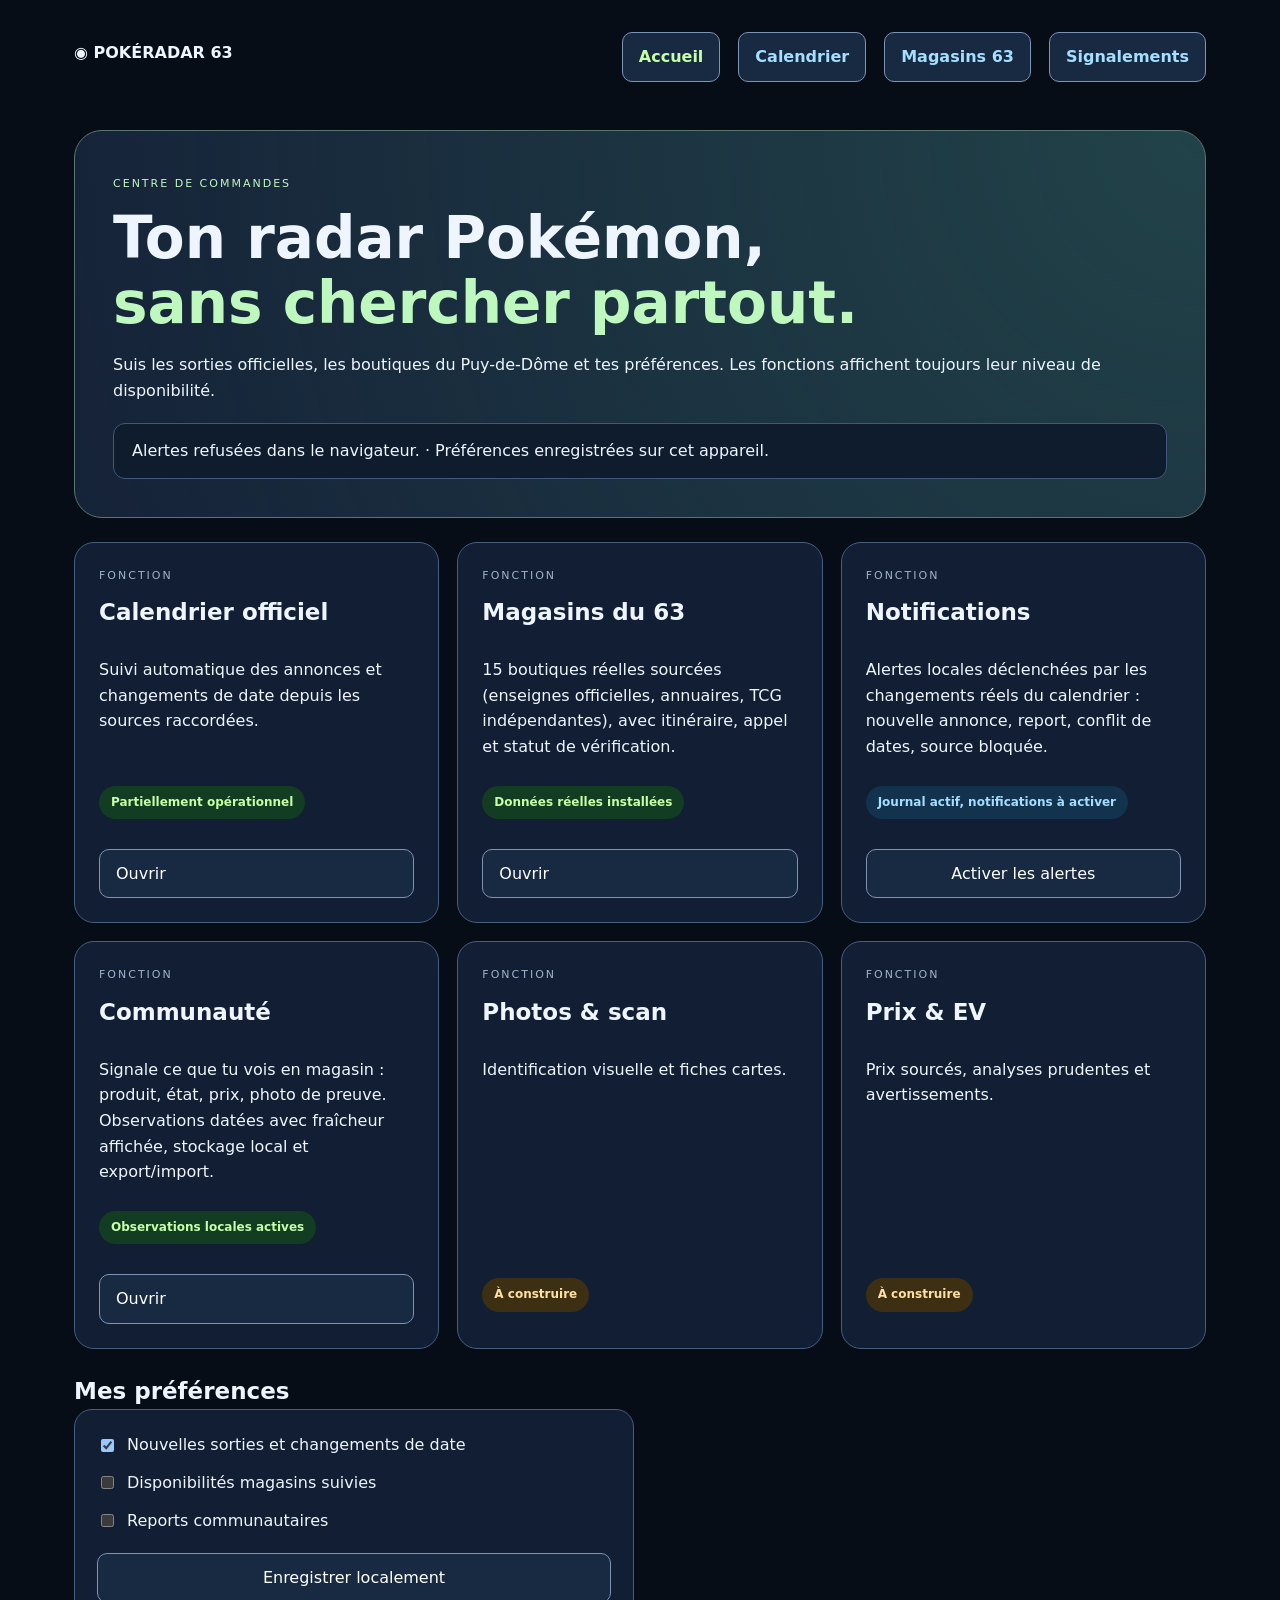
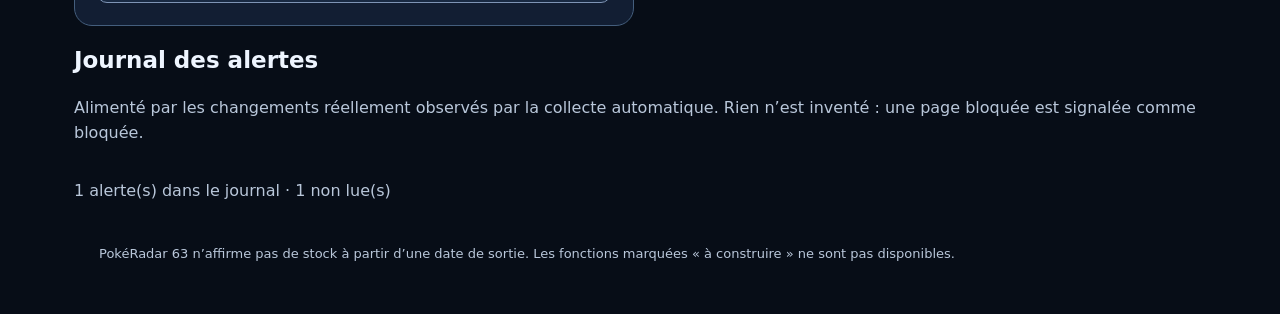
==== commit 0b111da4: "Ouvrir les signalements de disponibilité (communauté, version locale) - Page /signalements/ : observ" ====
--- a/index.html
+++ b/index.html
@@ -1 +1 @@
-<!doctype html><html lang="fr"><head><meta charset="utf-8"><meta name="viewport" content="width=device-width,initial-scale=1"><title>PokéRadar 63 · Centre de commandes</title><link rel="stylesheet" href="shell.css"><script src="app-data.js" defer></script><script src="radar-auto/calendar-data.js" defer></script><script type="module" src="alerts.js"></script><script src="shell.js" defer></script></head><body><header><strong>◉ POKÉRADAR 63</strong><nav><a href="/" aria-current="page">Accueil</a><a href="/radar-auto/">Calendrier</a><a href="/magasins/">Magasins 63</a></nav></header><main><section class="hero"><span>CENTRE DE COMMANDES</span><h1>Ton radar Pokémon,<br><em>sans chercher partout.</em></h1><p>Suis les sorties officielles, les boutiques du Puy-de-Dôme et tes préférences. Les fonctions affichent toujours leur niveau de disponibilité.</p><div class="status" id="health"></div></section><section class="grid"><article><span>FONCTION</span><h2>Calendrier officiel</h2><p>Suivi automatique des annonces et changements de date depuis les sources raccordées.</p><p class="state partial">Partiellement opérationnel</p><a href="/radar-auto/">Ouvrir</a></article><article><span>FONCTION</span><h2>Magasins du 63</h2><p>15 boutiques réelles sourcées (enseignes officielles, annuaires, TCG indépendantes), avec itinéraire, appel et statut de vérification.</p><p class="state partial">Données réelles installées</p><a href="/magasins/">Ouvrir</a></article><article><span>FONCTION</span><h2>Notifications</h2><p>Alertes locales déclenchées par les changements réels du calendrier : nouvelle annonce, report, conflit de dates, source bloquée.</p><p class="state beta">Journal actif, notifications à activer</p><button id="notify">Activer les alertes</button></article><article><span>FONCTION</span><h2>Communauté</h2><p>Reports, preuves et modération.</p><p class="state planned">À construire</p></article><article><span>FONCTION</span><h2>Photos & scan</h2><p>Identification visuelle et fiches cartes.</p><p class="state planned">À construire</p></article><article><span>FONCTION</span><h2>Prix & EV</h2><p>Prix sourcés, analyses prudentes et avertissements.</p><p class="state planned">À construire</p></article></section><section><h2>Mes préférences</h2><form id="prefs"><label><input type="checkbox" id="calendar" checked> Nouvelles sorties et changements de date</label><label><input type="checkbox" id="stores"> Disponibilités magasins suivies</label><label><input type="checkbox" id="community"> Reports communautaires</label><button type="submit">Enregistrer localement</button></form><p id="saved" role="status"></p></section><section><h2>Journal des alertes</h2><p class="muted">Alimenté par les changements réellement observés par la collecte automatique. Rien n’est inventé : une page bloquée est signalée comme bloquée.</p><div id="journal"></div></section><footer>PokéRadar 63 n’affirme pas de stock à partir d’une date de sortie. Les fonctions marquées « à construire » ne sont pas disponibles.</footer></main></body></html>+<!doctype html><html lang="fr"><head><meta charset="utf-8"><meta name="viewport" content="width=device-width,initial-scale=1"><title>PokéRadar 63 · Centre de commandes</title><link rel="stylesheet" href="shell.css"><script src="app-data.js" defer></script><script src="radar-auto/calendar-data.js" defer></script><script type="module" src="alerts.js"></script><script src="shell.js" defer></script></head><body><header><strong>◉ POKÉRADAR 63</strong><nav><a href="/" aria-current="page">Accueil</a><a href="/radar-auto/">Calendrier</a><a href="/magasins/">Magasins 63</a><a href="/signalements/">Signalements</a></nav></header><main><section class="hero"><span>CENTRE DE COMMANDES</span><h1>Ton radar Pokémon,<br><em>sans chercher partout.</em></h1><p>Suis les sorties officielles, les boutiques du Puy-de-Dôme et tes préférences. Les fonctions affichent toujours leur niveau de disponibilité.</p><div class="status" id="health"></div></section><section class="grid"><article><span>FONCTION</span><h2>Calendrier officiel</h2><p>Suivi automatique des annonces et changements de date depuis les sources raccordées.</p><p class="state partial">Partiellement opérationnel</p><a href="/radar-auto/">Ouvrir</a></article><article><span>FONCTION</span><h2>Magasins du 63</h2><p>15 boutiques réelles sourcées (enseignes officielles, annuaires, TCG indépendantes), avec itinéraire, appel et statut de vérification.</p><p class="state partial">Données réelles installées</p><a href="/magasins/">Ouvrir</a></article><article><span>FONCTION</span><h2>Notifications</h2><p>Alertes locales déclenchées par les changements réels du calendrier : nouvelle annonce, report, conflit de dates, source bloquée.</p><p class="state beta">Journal actif, notifications à activer</p><button id="notify">Activer les alertes</button></article><article><span>FONCTION</span><h2>Communauté</h2><p>Signale ce que tu vois en magasin : produit, état, prix, photo de preuve. Observations datées avec fraîcheur affichée, stockage local et export/import.</p><p class="state partial">Observations locales actives</p><a href="/signalements/">Ouvrir</a></article><article><span>FONCTION</span><h2>Photos & scan</h2><p>Identification visuelle et fiches cartes.</p><p class="state planned">À construire</p></article><article><span>FONCTION</span><h2>Prix & EV</h2><p>Prix sourcés, analyses prudentes et avertissements.</p><p class="state planned">À construire</p></article></section><section><h2>Mes préférences</h2><form id="prefs"><label><input type="checkbox" id="calendar" checked> Nouvelles sorties et changements de date</label><label><input type="checkbox" id="stores"> Disponibilités magasins suivies</label><label><input type="checkbox" id="community"> Reports communautaires</label><button type="submit">Enregistrer localement</button></form><p id="saved" role="status"></p></section><section><h2>Journal des alertes</h2><p class="muted">Alimenté par les changements réellement observés par la collecte automatique. Rien n’est inventé : une page bloquée est signalée comme bloquée.</p><div id="journal"></div></section><footer>PokéRadar 63 n’affirme pas de stock à partir d’une date de sortie. Les fonctions marquées « à construire » ne sont pas disponibles.</footer></main></body></html>
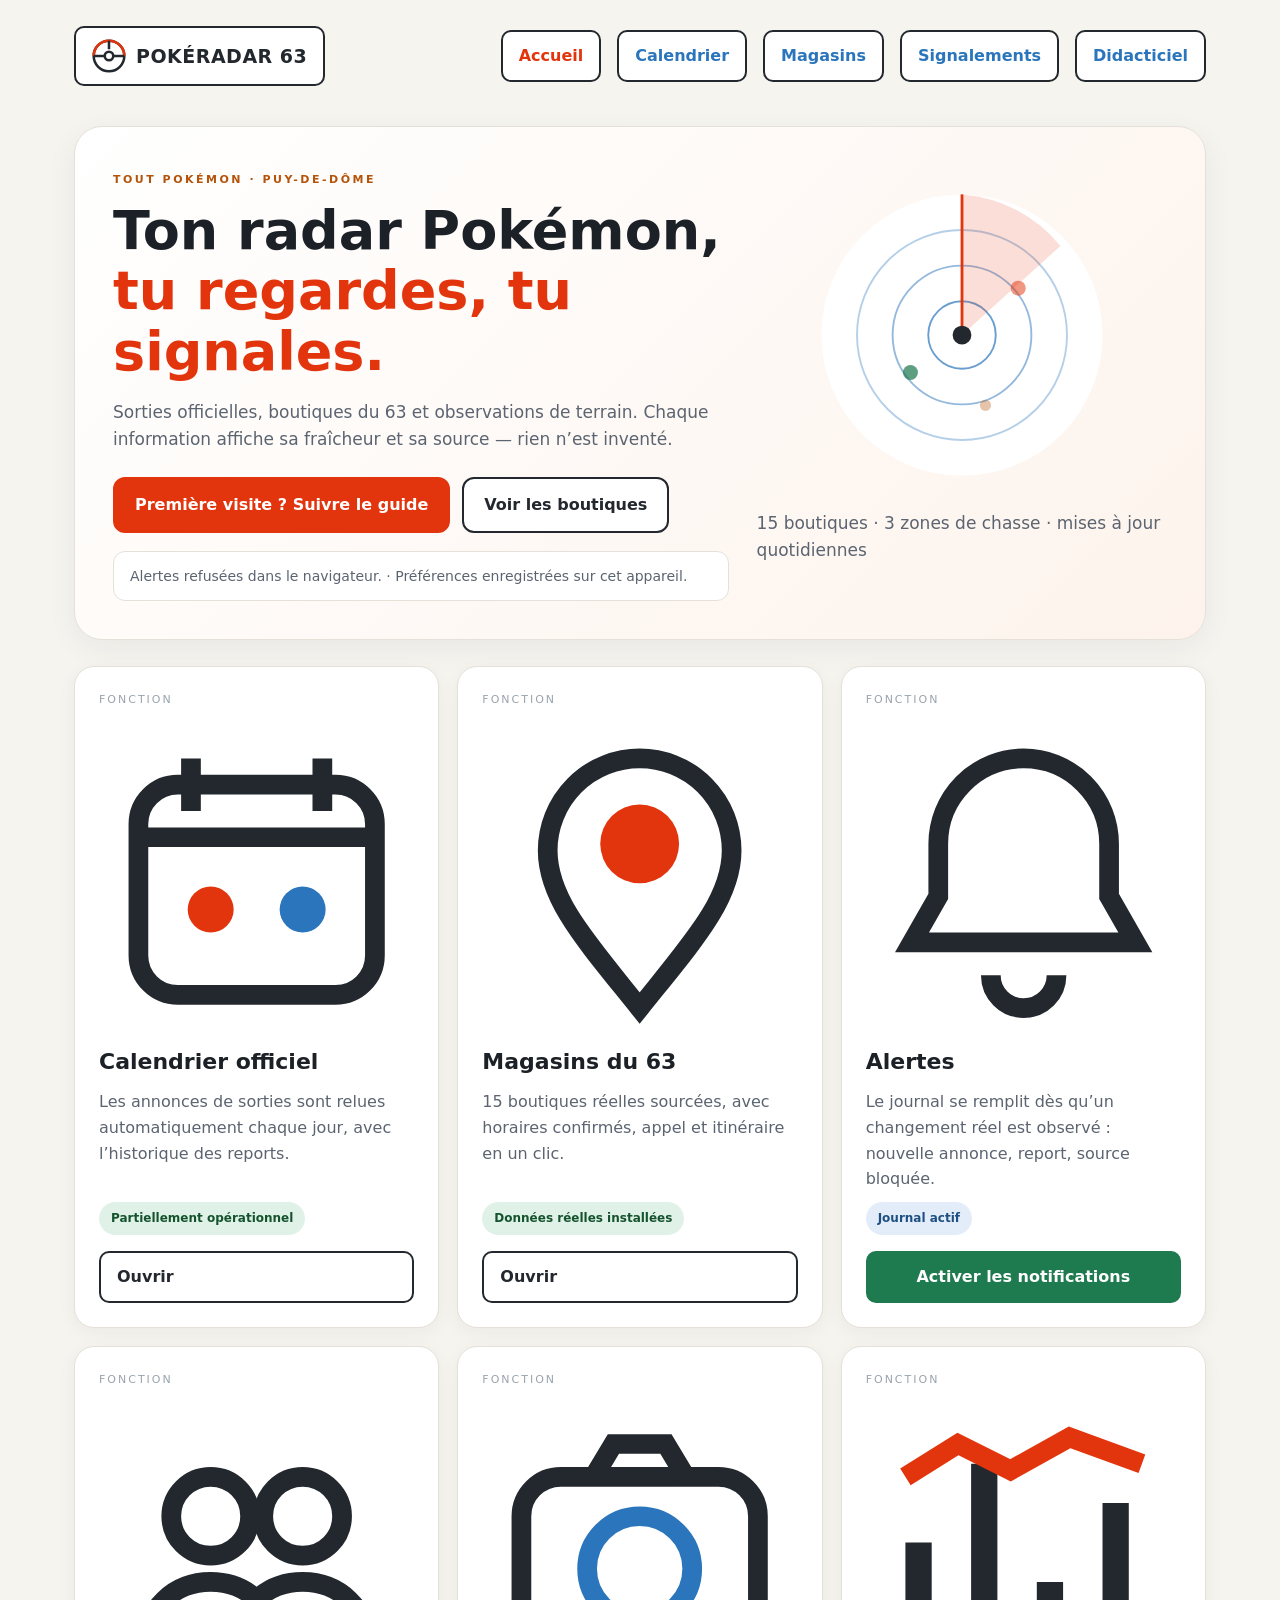
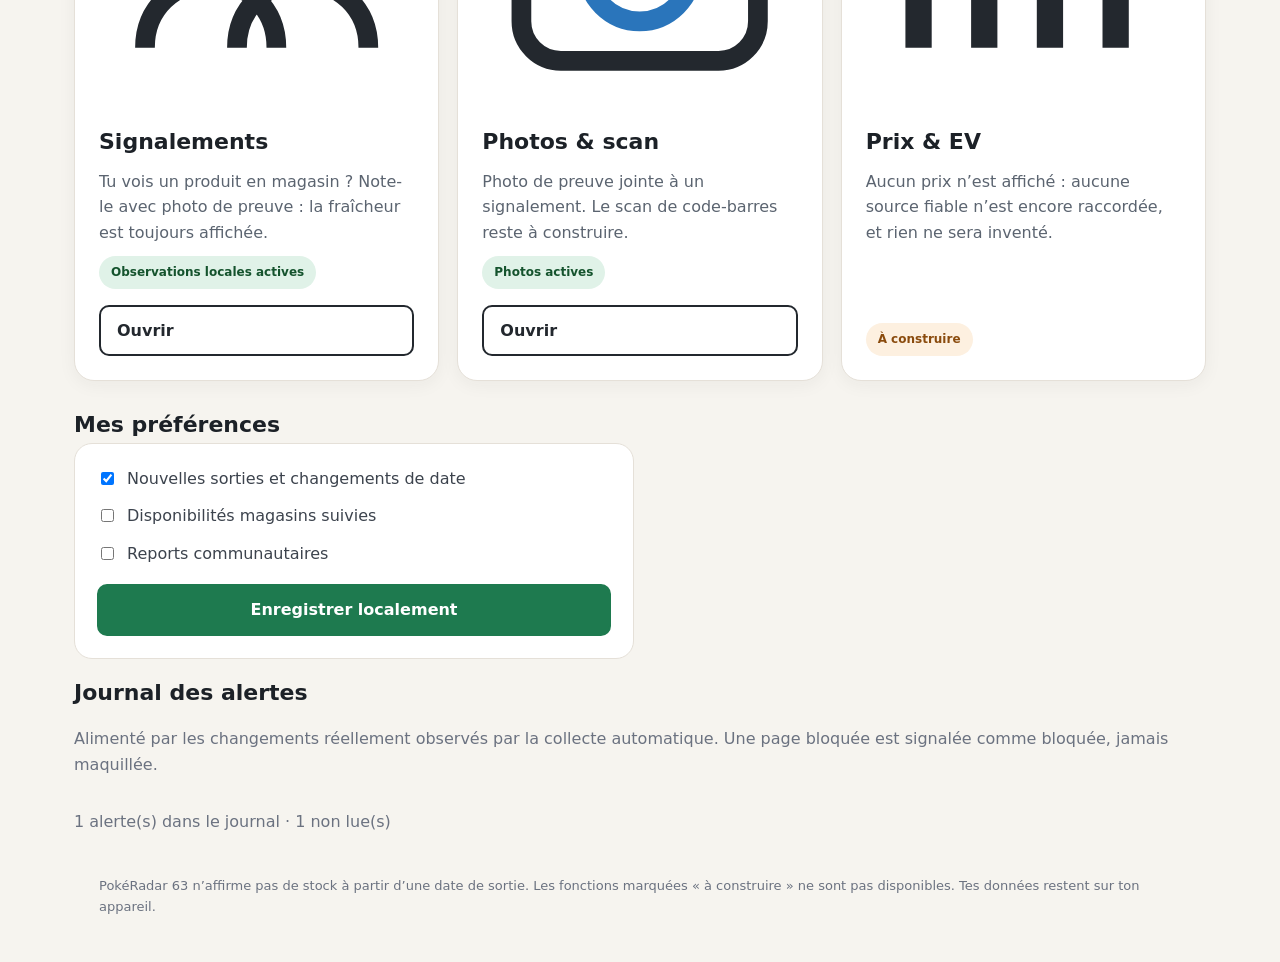
==== commit 883bc063: "Refonte visuelle claire, didacticiel illustré et correctif photos - Thème lumineux sur toutes les pa" ====
--- a/index.html
+++ b/index.html
@@ -1 +1 @@
-<!doctype html><html lang="fr"><head><meta charset="utf-8"><meta name="viewport" content="width=device-width,initial-scale=1"><title>PokéRadar 63 · Centre de commandes</title><link rel="stylesheet" href="shell.css"><script src="app-data.js" defer></script><script src="radar-auto/calendar-data.js" defer></script><script type="module" src="alerts.js"></script><script src="shell.js" defer></script></head><body><header><strong>◉ POKÉRADAR 63</strong><nav><a href="/" aria-current="page">Accueil</a><a href="/radar-auto/">Calendrier</a><a href="/magasins/">Magasins 63</a><a href="/signalements/">Signalements</a></nav></header><main><section class="hero"><span>CENTRE DE COMMANDES</span><h1>Ton radar Pokémon,<br><em>sans chercher partout.</em></h1><p>Suis les sorties officielles, les boutiques du Puy-de-Dôme et tes préférences. Les fonctions affichent toujours leur niveau de disponibilité.</p><div class="status" id="health"></div></section><section class="grid"><article><span>FONCTION</span><h2>Calendrier officiel</h2><p>Suivi automatique des annonces et changements de date depuis les sources raccordées.</p><p class="state partial">Partiellement opérationnel</p><a href="/radar-auto/">Ouvrir</a></article><article><span>FONCTION</span><h2>Magasins du 63</h2><p>15 boutiques réelles sourcées (enseignes officielles, annuaires, TCG indépendantes), avec itinéraire, appel et statut de vérification.</p><p class="state partial">Données réelles installées</p><a href="/magasins/">Ouvrir</a></article><article><span>FONCTION</span><h2>Notifications</h2><p>Alertes locales déclenchées par les changements réels du calendrier : nouvelle annonce, report, conflit de dates, source bloquée.</p><p class="state beta">Journal actif, notifications à activer</p><button id="notify">Activer les alertes</button></article><article><span>FONCTION</span><h2>Communauté</h2><p>Signale ce que tu vois en magasin : produit, état, prix, photo de preuve. Observations datées avec fraîcheur affichée, stockage local et export/import.</p><p class="state partial">Observations locales actives</p><a href="/signalements/">Ouvrir</a></article><article><span>FONCTION</span><h2>Photos & scan</h2><p>Identification visuelle et fiches cartes.</p><p class="state planned">À construire</p></article><article><span>FONCTION</span><h2>Prix & EV</h2><p>Prix sourcés, analyses prudentes et avertissements.</p><p class="state planned">À construire</p></article></section><section><h2>Mes préférences</h2><form id="prefs"><label><input type="checkbox" id="calendar" checked> Nouvelles sorties et changements de date</label><label><input type="checkbox" id="stores"> Disponibilités magasins suivies</label><label><input type="checkbox" id="community"> Reports communautaires</label><button type="submit">Enregistrer localement</button></form><p id="saved" role="status"></p></section><section><h2>Journal des alertes</h2><p class="muted">Alimenté par les changements réellement observés par la collecte automatique. Rien n’est inventé : une page bloquée est signalée comme bloquée.</p><div id="journal"></div></section><footer>PokéRadar 63 n’affirme pas de stock à partir d’une date de sortie. Les fonctions marquées « à construire » ne sont pas disponibles.</footer></main></body></html>+<!doctype html><html lang="fr"><head><meta charset="utf-8"><meta name="viewport" content="width=device-width,initial-scale=1"><title>PokéRadar 63 · Ton radar Pokémon dans le Puy-de-Dôme</title><link rel="stylesheet" href="shell.css"><script src="app-data.js" defer></script><script src="radar-auto/calendar-data.js" defer></script><script type="module" src="alerts.js"></script><script src="shell.js" defer></script></head><body><header><a class="brand" href="/"><svg viewBox="0 0 40 40" width="34" height="34" aria-hidden="true"><circle cx="20" cy="20" r="18" fill="#fff" stroke="#23282e" stroke-width="3"/><path d="M2 20a18 18 0 0 1 36 0" fill="none" stroke="#e3350d" stroke-width="3"/><path d="M2 20h36M20 2v10" stroke="#23282e" stroke-width="3"/><circle cx="20" cy="20" r="5" fill="#fff" stroke="#23282e" stroke-width="3"/></svg><strong>POKÉRADAR 63</strong></a><nav><a href="/" aria-current="page">Accueil</a><a href="/radar-auto/">Calendrier</a><a href="/magasins/">Magasins</a><a href="/signalements/">Signalements</a><a href="/tuto/">Didacticiel</a></nav></header><main><section class="hero"><div class="hero-text"><span>TOUT POKÉMON · PUY-DE-DÔME</span><h1>Ton radar Pokémon,<br><em>tu regardes, tu signales.</em></h1><p>Sorties officielles, boutiques du 63 et observations de terrain. Chaque information affiche sa fraîcheur et sa source — rien n’est inventé.</p><div class="cta"><a class="primary" href="/tuto/">Première visite ? Suivre le guide</a><a href="/magasins/">Voir les boutiques</a></div><div class="status" id="health"></div></div><div class="hero-art" aria-hidden="true"><svg viewBox="0 0 320 320" width="300" height="300"><circle cx="160" cy="160" r="150" fill="#fff"/><circle cx="160" cy="160" r="112" fill="none" stroke="#2a75bb" stroke-width="2" opacity=".35"/><circle cx="160" cy="160" r="74" fill="none" stroke="#2a75bb" stroke-width="2" opacity=".5"/><circle cx="160" cy="160" r="36" fill="none" stroke="#2a75bb" stroke-width="2" opacity=".7"/><g class="sweep"><path d="M160 160 L160 10 A150 150 0 0 1 265 65 Z" fill="#e3350d" opacity=".16"/><line x1="160" y1="160" x2="160" y2="10" stroke="#e3350d" stroke-width="3"/></g><circle cx="220" cy="110" r="8" fill="#e3350d"><animate attributeName="opacity" values="1;.2;1" dur="2s" repeatCount="indefinite"/></circle><circle cx="105" cy="200" r="8" fill="#1e7a4f"><animate attributeName="opacity" values=".3;1;.3" dur="2s" repeatCount="indefinite"/></circle><circle cx="185" cy="235" r="6" fill="#b45309"><animate attributeName="opacity" values="1;.3;1" dur="3s" repeatCount="indefinite"/></circle><circle cx="160" cy="160" r="10" fill="#23282e"/></svg><p class="muted">15 boutiques · 3 zones de chasse · mises à jour quotidiennes</p></div></section><section class="grid"><article class="f-calendar"><span>FONCTION</span><div class="icon"><svg viewBox="0 0 48 48" aria-hidden="true"><rect x="6" y="10" width="36" height="32" rx="6" fill="#fff" stroke="#23282e" stroke-width="3"/><path d="M6 18h36M14 6v8M34 6v8" stroke="#23282e" stroke-width="3"/><circle cx="17" cy="29" r="3.5" fill="#e3350d"/><circle cx="31" cy="29" r="3.5" fill="#2a75bb"/></svg></div><h2>Calendrier officiel</h2><p>Les annonces de sorties sont relues automatiquement chaque jour, avec l’historique des reports.</p><p class="state partial">Partiellement opérationnel</p><a href="/radar-auto/">Ouvrir</a></article><article class="f-stores"><span>FONCTION</span><div class="icon"><svg viewBox="0 0 48 48" aria-hidden="true"><path d="M24 44c8-10 14-16.5 14-24a14 14 0 1 0-28 0c0 7.5 6 14 14 24Z" fill="#fff" stroke="#23282e" stroke-width="3"/><circle cx="24" cy="19" r="6" fill="#e3350d"/></svg></div><h2>Magasins du 63</h2><p>15 boutiques réelles sourcées, avec horaires confirmés, appel et itinéraire en un clic.</p><p class="state partial">Données réelles installées</p><a href="/magasins/">Ouvrir</a></article><article class="f-alerts"><span>FONCTION</span><div class="icon"><svg viewBox="0 0 48 48" aria-hidden="true"><path d="M24 6a13 13 0 0 1 13 13v8l4 7H7l4-7v-8A13 13 0 0 1 24 6Z" fill="#fff" stroke="#23282e" stroke-width="3"/><path d="M19 39a5 5 0 0 0 10 0" stroke="#23282e" stroke-width="3" fill="none"/></svg></div><h2>Alertes</h2><p>Le journal se remplit dès qu’un changement réel est observé : nouvelle annonce, report, source bloquée.</p><p class="state beta">Journal actif</p><button id="notify">Activer les notifications</button></article><article class="f-community"><span>FONCTION</span><div class="icon"><svg viewBox="0 0 48 48" aria-hidden="true"><circle cx="17" cy="18" r="6" fill="#fff" stroke="#23282e" stroke-width="3"/><circle cx="31" cy="18" r="6" fill="#fff" stroke="#23282e" stroke-width="3"/><path d="M7 38c0-6 4.5-10 10-10s10 4 10 10M21 38c0-6 4.5-10 10-10s10 4 10 10" stroke="#23282e" stroke-width="3" fill="none"/></svg></div><h2>Signalements</h2><p>Tu vois un produit en magasin ? Note-le avec photo de preuve : la fraîcheur est toujours affichée.</p><p class="state partial">Observations locales actives</p><a href="/signalements/">Ouvrir</a></article><article class="f-photos"><span>FONCTION</span><div class="icon"><svg viewBox="0 0 48 48" aria-hidden="true"><rect x="6" y="12" width="36" height="28" rx="6" fill="#fff" stroke="#23282e" stroke-width="3"/><circle cx="24" cy="26" r="8" fill="#fff" stroke="#2a75bb" stroke-width="3"/><path d="M17 12l3-5h8l3 5" stroke="#23282e" stroke-width="3" fill="none"/></svg></div><h2>Photos & scan</h2><p>Photo de preuve jointe à un signalement. Le scan de code-barres reste à construire.</p><p class="state partial">Photos actives</p><a href="/signalements/">Ouvrir</a></article><article class="f-pricing"><span>FONCTION</span><div class="icon"><svg viewBox="0 0 48 48" aria-hidden="true"><path d="M8 38V22M18 38V10M28 38V28M38 38V16" stroke="#23282e" stroke-width="4" fill="none"/><path d="M6 12l8-5 8 4 9-5 11 4" stroke="#e3350d" stroke-width="3" fill="none"/></svg></div><h2>Prix & EV</h2><p>Aucun prix n’est affiché : aucune source fiable n’est encore raccordée, et rien ne sera inventé.</p><p class="state planned">À construire</p></article></section><section><h2>Mes préférences</h2><form id="prefs"><label><input type="checkbox" id="calendar" checked> Nouvelles sorties et changements de date</label><label><input type="checkbox" id="stores"> Disponibilités magasins suivies</label><label><input type="checkbox" id="community"> Reports communautaires</label><button type="submit">Enregistrer localement</button></form><p id="saved" role="status"></p></section><section><h2>Journal des alertes</h2><p class="muted">Alimenté par les changements réellement observés par la collecte automatique. Une page bloquée est signalée comme bloquée, jamais maquillée.</p><div id="journal"></div></section><footer>PokéRadar 63 n’affirme pas de stock à partir d’une date de sortie. Les fonctions marquées « à construire » ne sont pas disponibles. Tes données restent sur ton appareil.</footer></main></body></html>
--- a/shell.css
+++ b/shell.css
@@ -1 +1 @@
-*{box-sizing:border-box}html{color-scheme:dark}body{margin:0;background:#070d17;color:#eef5ff;font:16px/1.6 system-ui,sans-serif}header,main{max-width:1180px;margin:auto;padding:24px}header{display:flex;justify-content:space-between;align-items:center;gap:18px}nav a{color:#a5deff;margin-left:18px;text-decoration:none;font-weight:700}nav a[aria-current]{color:#c7ffa8}.hero{padding:38px;border:1px solid #58766b;border-radius:28px;background:radial-gradient(circle at top right,#30685c77,transparent),#152238}.hero span{font-size:11px;letter-spacing:2px;color:#bff8be}h1{font-size:clamp(34px,5vw,58px);line-height:1.12;margin:12px 0}em{color:#bff8be;font-style:normal}.status{margin-top:20px;padding:14px 18px;border-radius:12px;background:#0f1c2e;border:1px solid #40597a}.grid{display:grid;grid-template-columns:repeat(auto-fit,minmax(290px,1fr));gap:18px;margin:24px 0}article{padding:24px;border:1px solid #445e7d;background:#121e33;border-radius:20px;display:flex;flex-direction:column;gap:10px}article span{font-size:11px;letter-spacing:2px;color:#9fb3cc}h2{margin:0;font-size:23px}.state{margin-top:auto;padding:7px 12px;border-radius:999px;font-size:12px;font-weight:800;width:fit-content}.partial{background:#123d22;color:#c7ffa8}.beta{background:#12324d;color:#a5deff}.planned{background:#3d2f12;color:#ffe0a4}a,button{display:inline-block;margin-top:8px;padding:11px 16px;border-radius:10px;border:1px solid #7e94b5;background:#182942;color:#fff;text-decoration:none;font:inherit;cursor:pointer}form{display:grid;gap:12px;max-width:560px;padding:22px;border:1px solid #445e7d;border-radius:18px;background:#121e33}label{display:flex;gap:10px;align-items:center}#saved{color:#c7ffa8}.muted{color:#b9c7da}#journal{display:grid;gap:12px;margin-top:14px}.alert{padding:16px 18px;border:1px solid #445e7d;border-left:4px solid #ffd166;background:#121e33;border-radius:12px}.alert.read{opacity:.55;border-left-color:#445e7d}.alert h3{margin:4px 0;font-size:17px}.alert strong{font-size:11px;letter-spacing:2px;color:#ffd166}footer{padding:25px;color:#b9c7da;font-size:13px}:focus-visible{outline:3px solid #ffe0a4;outline-offset:3px}@media(max-width:640px){header,main{padding:16px}.hero{padding:22px}}+*{box-sizing:border-box}html{color-scheme:light}body{margin:0;background:#f6f4ef;color:#23282e;font:16px/1.6 system-ui,-apple-system,"Segoe UI",Roboto,sans-serif}header,main{max-width:1180px;margin:auto;padding:20px 24px}header{display:flex;justify-content:space-between;align-items:center;gap:18px;flex-wrap:wrap}.brand{display:flex;align-items:center;gap:10px;text-decoration:none;color:inherit}.brand strong{font-size:19px;letter-spacing:.5px}nav a{color:#2a75bb;margin-left:16px;text-decoration:none;font-weight:700}nav a[aria-current]{color:#e3350d}.hero{display:grid;grid-template-columns:1.2fr .8fr;gap:28px;align-items:center;padding:38px;border:1px solid #e5e0d8;border-radius:28px;background:linear-gradient(135deg,#ffffff,#fdf3ec);box-shadow:0 8px 30px rgba(35,40,46,.06)}.hero span{font-size:11px;letter-spacing:2.5px;color:#b45309;font-weight:800}h1{font-size:clamp(32px,4.6vw,54px);line-height:1.12;margin:10px 0;color:#1c2127}em{color:#e3350d;font-style:normal}.hero p{color:#5b6470;font-size:17px}.cta{display:flex;gap:12px;flex-wrap:wrap;margin:18px 0}.cta a{text-decoration:none;padding:13px 20px;border-radius:12px;font-weight:800;border:2px solid #23282e;background:#fff;color:#23282e}.cta .primary{background:#e3350d;border-color:#e3350d;color:#fff}.hero-art{display:grid;justify-items:center;gap:8px}.sweep{transform-origin:160px 160px;animation:spin 6s linear infinite}@keyframes spin{to{transform:rotate(360deg)}}.status{margin-top:14px;padding:13px 16px;border-radius:12px;background:#fff;border:1px solid #e5e0d8;color:#5b6470;font-size:14px}.grid{display:grid;grid-template-columns:repeat(auto-fit,minmax(300px,1fr));gap:18px;margin:26px 0}article{padding:24px;border:1px solid #e5e0d8;background:#fff;border-radius:20px;display:flex;flex-direction:column;gap:10px;box-shadow:0 4px 18px rgba(35,40,46,.05)}article>span{font-size:11px;letter-spacing:2px;color:#9aa3ad}.icon svg{display:block}.f-calendar .icon{color:#2a75bb}.f-stores .icon{color:#1e7a4f}.f-alerts .icon{color:#b45309}.f-community .icon{color:#e3350d}.f-photos .icon{color:#6d5bb8}.f-pricing .icon{color:#23282e}h2{margin:0;font-size:22px;color:#1c2127}article p{color:#5b6470;margin:0}.state{margin-top:auto;padding:7px 12px;border-radius:999px;font-size:12px;font-weight:800;width:fit-content}.partial{background:#e0f2e8;color:#14532d}.beta{background:#e3edfa;color:#1d4f82}.planned{background:#fdf0e0;color:#8a4b0d}a,button{display:inline-block;margin-top:6px;padding:11px 16px;border-radius:10px;border:2px solid #23282e;background:#fff;color:#23282e;text-decoration:none;font:inherit;font-weight:700;cursor:pointer}button{background:#1e7a4f;border-color:#1e7a4f;color:#fff}form{display:grid;gap:12px;max-width:560px;padding:22px;border:1px solid #e5e0d8;border-radius:18px;background:#fff}label{display:flex;gap:10px;align-items:center;color:#3c434d}#saved{color:#1e7a4f}.muted{color:#6b7280}#journal{display:grid;gap:12px;margin-top:14px}.alert{padding:16px 18px;border:1px solid #e5e0d8;border-left:4px solid #e3350d;background:#fff;border-radius:12px}.alert.read{opacity:.55;border-left-color:#cbd2da}.alert h3{margin:4px 0;font-size:17px}.alert strong{font-size:11px;letter-spacing:2px;color:#e3350d}footer{padding:25px;color:#6b7280;font-size:13px}:focus-visible{outline:3px solid #b45309;outline-offset:3px}@media(max-width:820px){.hero{grid-template-columns:1fr}.hero-art{display:none}header,main{padding:16px}}
